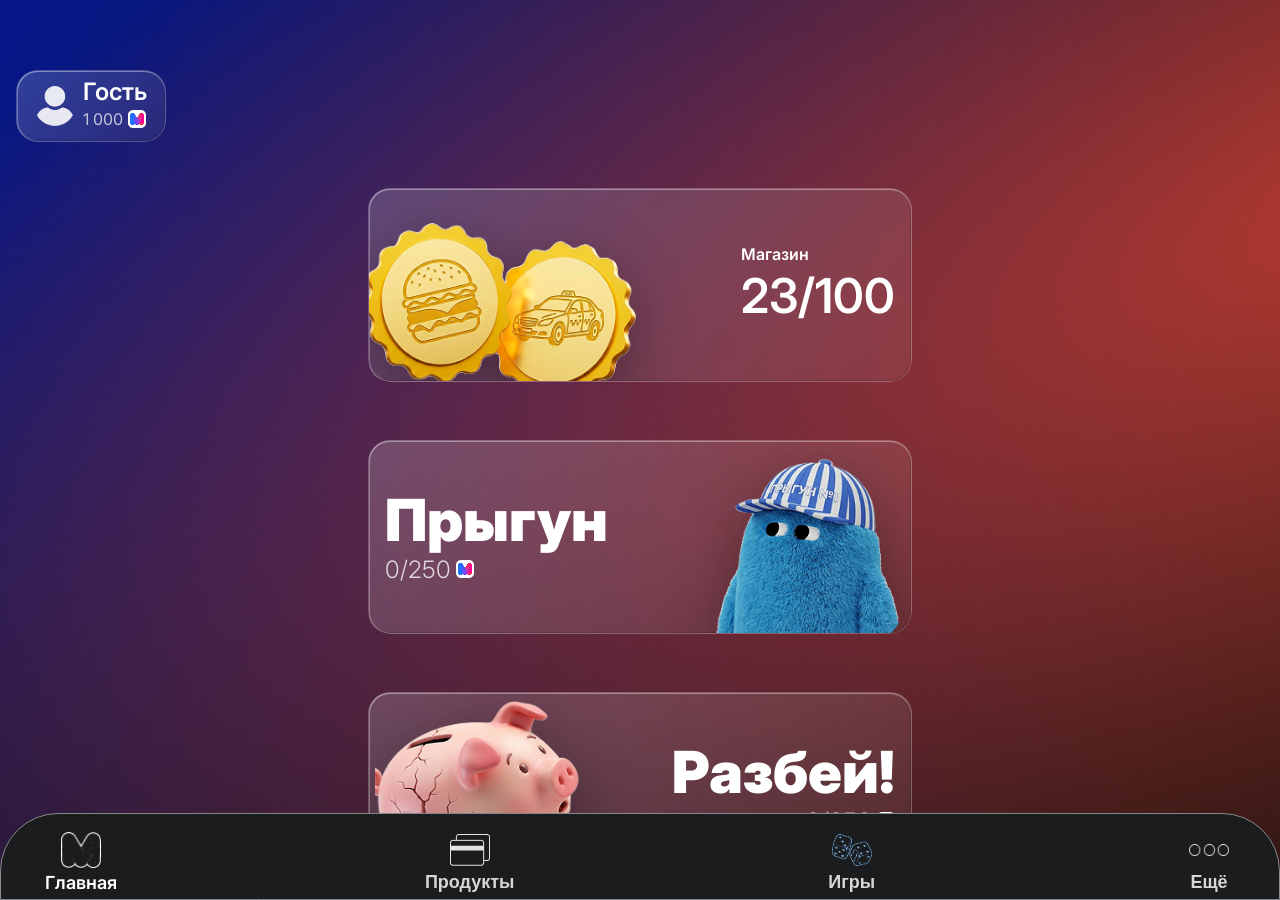
==== index.html @ e24b7e74 "Initial commit" ====
<!doctype html>
<html lang="ru">
  <head>
    <meta charset="UTF-8" />
    <meta name="viewport" content="width=device-width, initial-scale=1.0, viewport-fit=cover" />
    <title>Загрузка…</title>
    <meta http-equiv="refresh" content="0; url=./home/index.html" />
  </head>
  <body>
    <script>
      location.replace('./home/index.html');
    </script>
  </body>
</html>
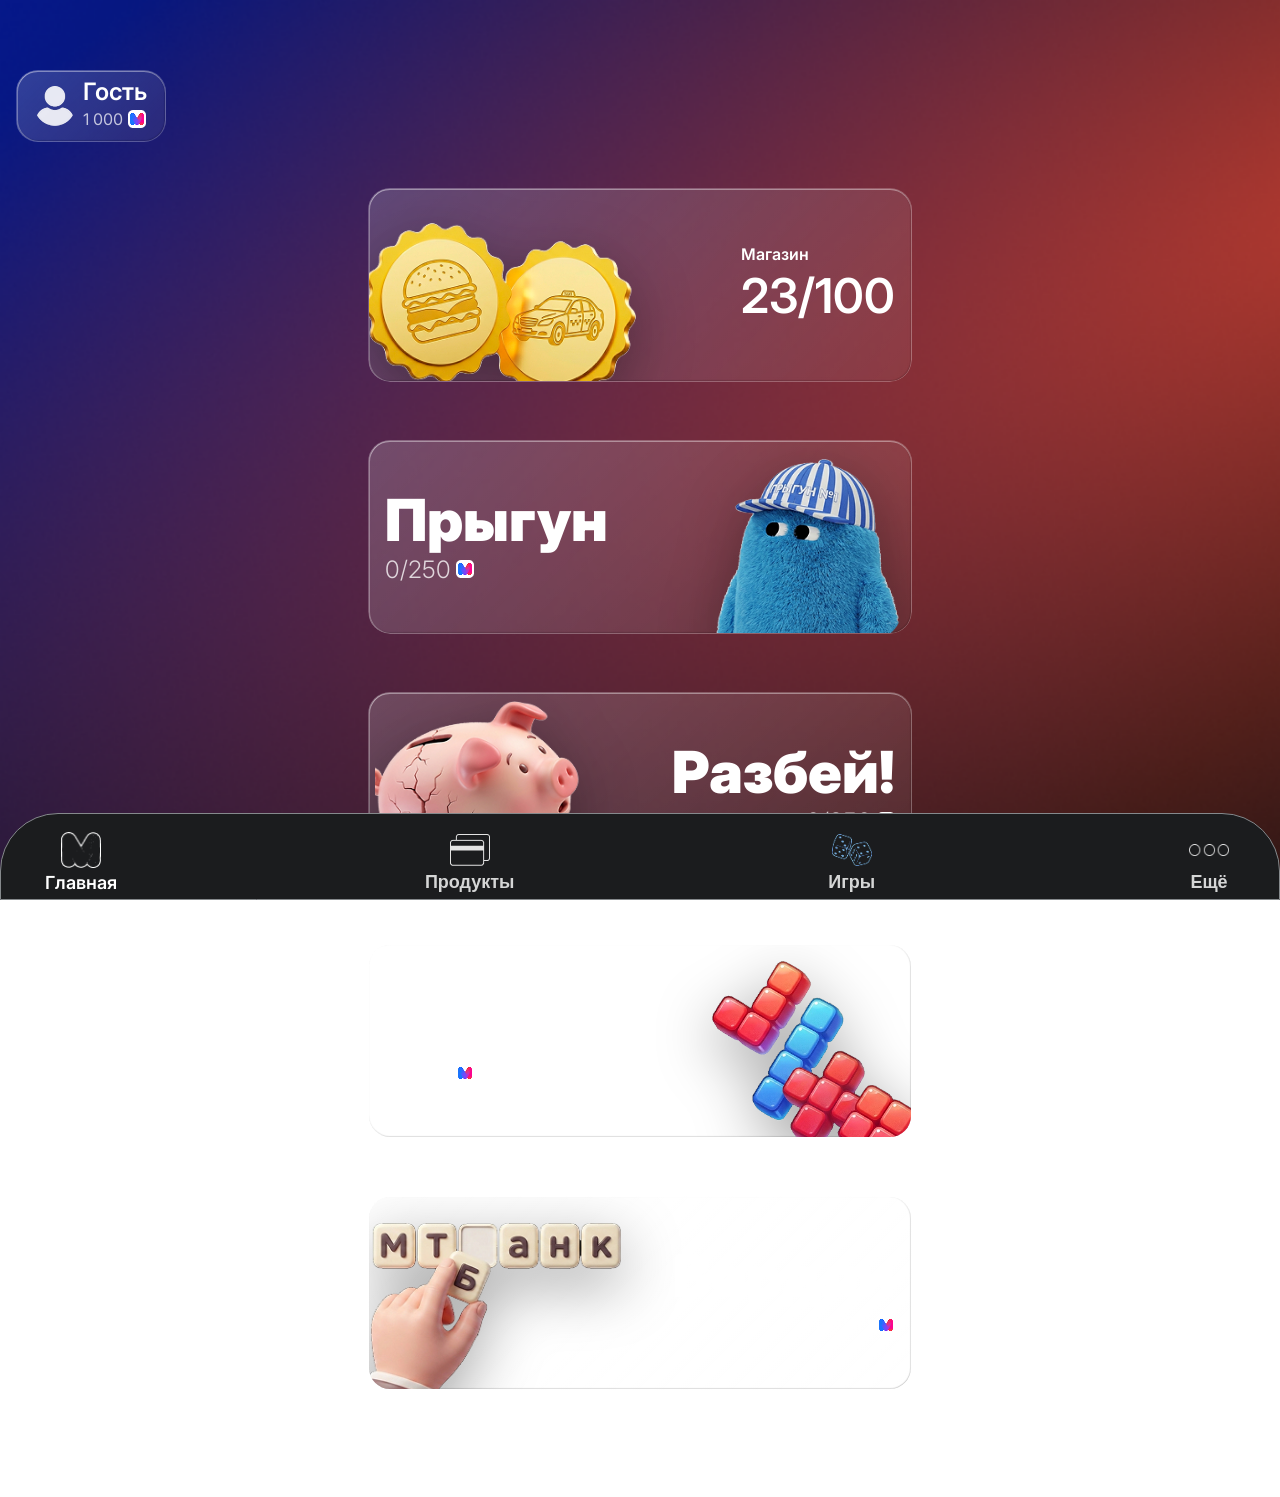
==== commit fdb85788: "fix" ====
--- a/index.html
+++ b/index.html
@@ -4,11 +4,11 @@
     <meta charset="UTF-8" />
     <meta name="viewport" content="width=device-width, initial-scale=1.0, viewport-fit=cover" />
     <title>Загрузка…</title>
-    <meta http-equiv="refresh" content="0; url=./home/index.html" />
+    <meta http-equiv="refresh" content="0; url=./home/index.html?v=2" />
   </head>
   <body>
     <script>
-      location.replace('./home/index.html');
+      location.replace('./home/index.html?v=2');
     </script>
   </body>
 </html>
